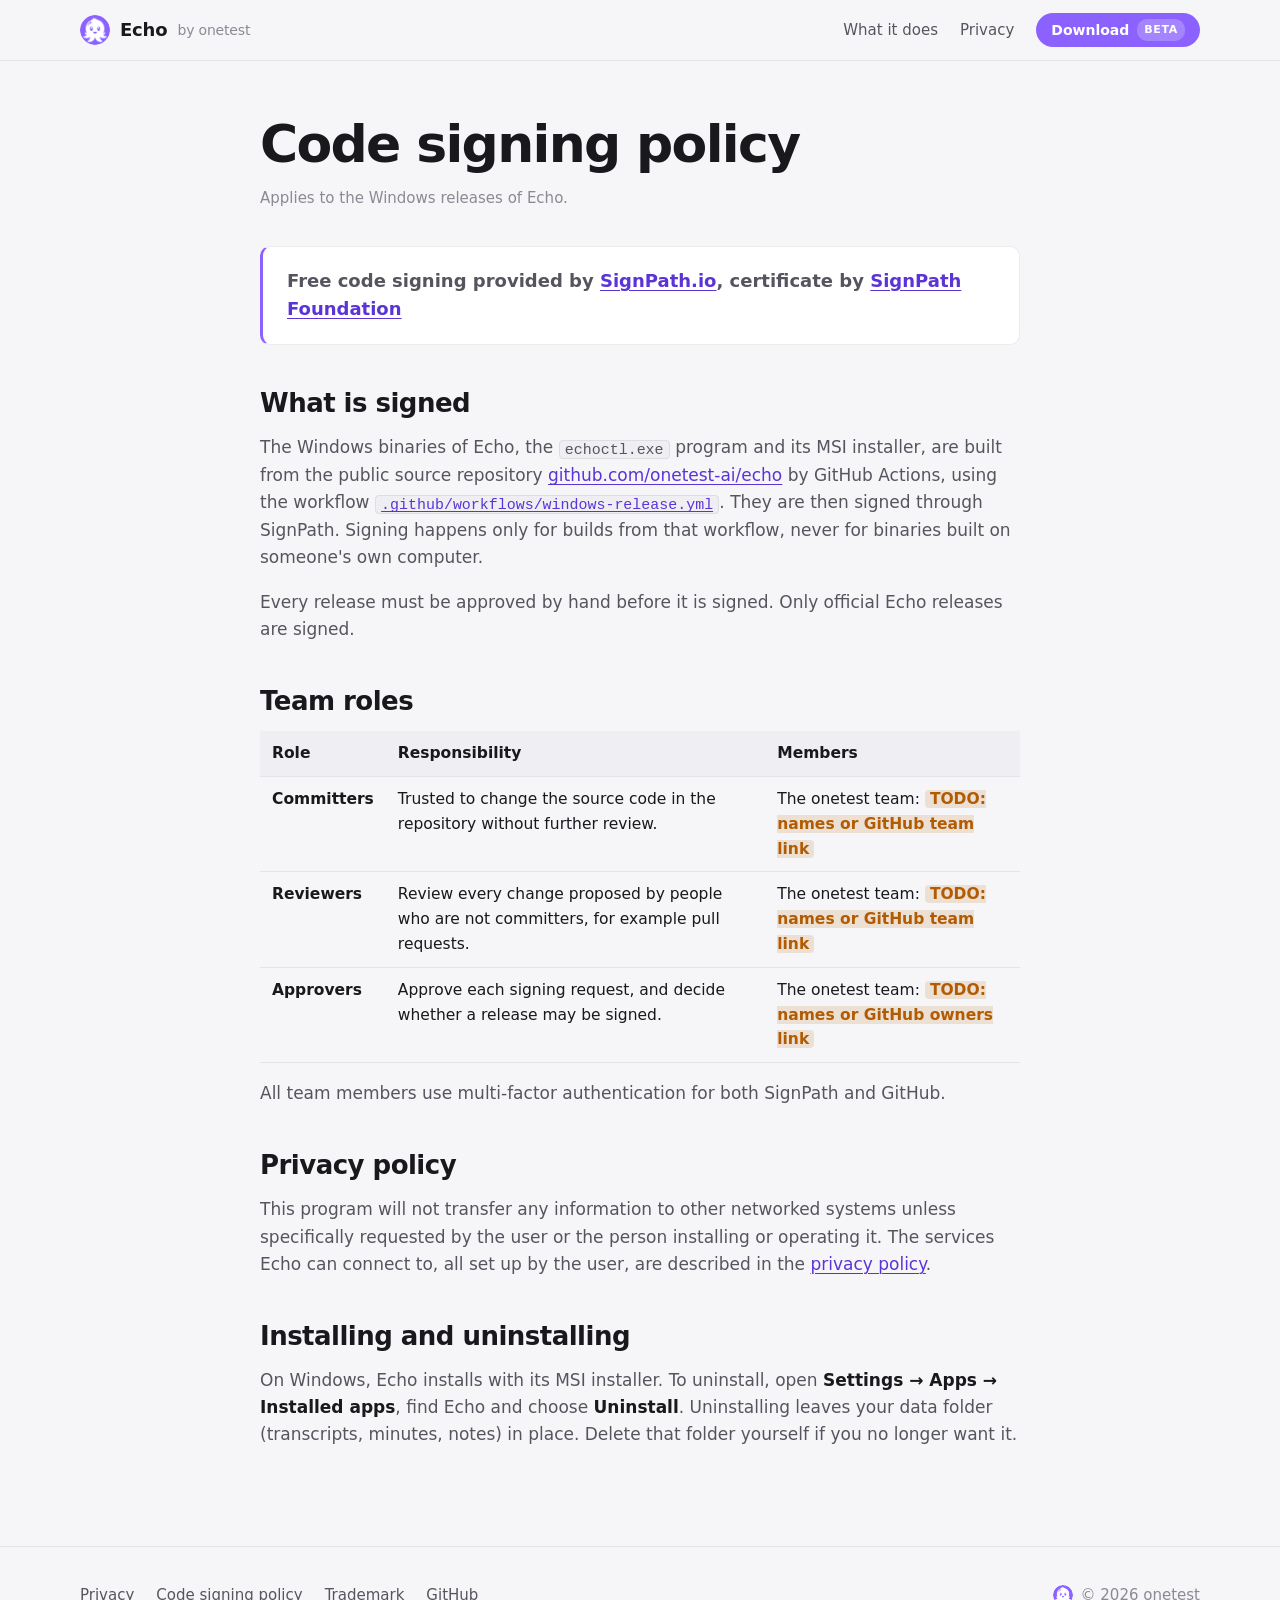
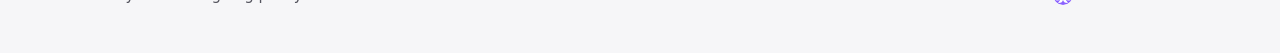
==== code-signing/index.html @ 4ed203b1 "Echo website: home, privacy, code signing policy, trademark Static site for echo.onetest.ai (GitHub " ====
<!doctype html>
<html lang="en">
<head>
<meta charset="utf-8">
<meta name="viewport" content="width=device-width, initial-scale=1">
<title>Code signing policy · Echo by onetest</title>
<meta name="description" content="How Echo's Windows releases are built and signed.">
<meta name="color-scheme" content="light dark">
<link rel="icon" href="/assets/brand/favicon-32.png" type="image/png" sizes="32x32">
<link rel="apple-touch-icon" href="/assets/brand/apple-touch-icon.png">
<link rel="stylesheet" href="/assets/site.css">
</head>
<body>
<a class="skip" href="#main">Skip to content</a>
<header class="top">
  <div class="wrap">
    <a class="brand" href="/"><img class="mark" src="/assets/brand/onetest-logo-128.png" alt="onetest" width="30" height="30">Echo <small>by onetest</small></a>
    <nav aria-label="Main">
      <a class="opt" href="/#tour">What it does</a>
      <a href="/privacy/">Privacy</a>
      <a class="btn primary small" href="https://github.com/onetest-ai/echo/releases/latest">Download <span class="tag">beta</span></a>
    </nav>
  </div>
</header>

<main id="main" class="doc">
  <div class="wrap">
    <h1>Code signing policy</h1>
    <p class="meta">Applies to the Windows releases of Echo.</p>

    <div class="summary">
      <p class="notice">Free code signing provided by <a href="https://about.signpath.io">SignPath.io</a>, certificate by <a href="https://signpath.org">SignPath Foundation</a></p>
    </div>

    <h2>What is signed</h2>
    <p>The Windows binaries of Echo, the <code>echoctl.exe</code> program and its MSI installer, are built from the public source repository <a href="https://github.com/onetest-ai/echo">github.com/onetest-ai/echo</a> by GitHub Actions, using the workflow <a href="https://github.com/onetest-ai/echo/blob/main/.github/workflows/windows-release.yml"><code>.github/workflows/windows-release.yml</code></a>. They are then signed through SignPath. Signing happens only for builds from that workflow, never for binaries built on someone's own computer.</p>
    <p>Every release must be approved by hand before it is signed. Only official Echo releases are signed.</p>

    <h2>Team roles</h2>
    <table>
      <thead><tr><th>Role</th><th>Responsibility</th><th>Members</th></tr></thead>
      <tbody>
        <tr><td>Committers</td><td>Trusted to change the source code in the repository without further review.</td><td>The onetest team: <span class="todo">TODO: names or GitHub team link</span></td></tr>
        <tr><td>Reviewers</td><td>Review every change proposed by people who are not committers, for example pull requests.</td><td>The onetest team: <span class="todo">TODO: names or GitHub team link</span></td></tr>
        <tr><td>Approvers</td><td>Approve each signing request, and decide whether a release may be signed.</td><td>The onetest team: <span class="todo">TODO: names or GitHub owners link</span></td></tr>
      </tbody>
    </table>
    <p>All team members use multi-factor authentication for both SignPath and GitHub.</p>

    <h2>Privacy policy</h2>
    <p>This program will not transfer any information to other networked systems unless specifically requested by the user or the person installing or operating it. The services Echo can connect to, all set up by the user, are described in the <a href="/privacy/">privacy policy</a>.</p>

    <h2>Installing and uninstalling</h2>
    <p>On Windows, Echo installs with its MSI installer. To uninstall, open <strong>Settings → Apps → Installed apps</strong>, find Echo and choose <strong>Uninstall</strong>. Uninstalling leaves your data folder (transcripts, minutes, notes) in place. Delete that folder yourself if you no longer want it.</p>
  </div>
</main>

<footer>
  <div class="wrap">
    <nav aria-label="Footer">
      <a href="/privacy/">Privacy</a>
      <a href="/code-signing/">Code signing policy</a>
      <a href="/trademark/">Trademark</a>
      <a href="https://github.com/onetest-ai/echo">GitHub</a>
    </nav>
    <span class="made"><img src="/assets/brand/onetest-logo-128.png" alt="" width="20" height="20">© 2026 onetest</span>
  </div>
</footer>
</body>
</html>
---- assets/site.css ----
/* echo.onetest.ai — tokens shared with the Echo window (crates/echoctl/ui/app.css).
   No web fonts, no external requests: system type, one accent (onetest violet), light + dark. */

:root {
  --accent: #8b62ff;
  --accent-strong: #7448f5;
  --accent-soft: rgb(139 98 255 / 0.12);
  --accent-ink: #5b34d6;

  --bg: #f6f6f8;
  --surface: #ffffff;
  --sidebar: #efeff3;
  --line: rgb(17 17 34 / 0.08);
  --line-strong: rgb(17 17 34 / 0.14);
  --text: #18181d;
  --text-2: #55555f;
  --text-3: #8a8a95;
  --me: #0f8a5f;
  --remote: #5b34d6;
  --spk2: #b4590b;
  --spk3: #0b72a0;
  --warn: #b25b00;
  --recording: #d97757;

  --r-control: 6px;
  --r-panel: 10px;
  --shadow: 0 1px 2px rgb(30 20 70 / 0.06), 0 6px 24px rgb(30 20 70 / 0.06);
  --font: -apple-system, BlinkMacSystemFont, "Segoe UI Variable Text", "Segoe UI", system-ui, sans-serif;
  --display: -apple-system, BlinkMacSystemFont, "Segoe UI Variable Display", "Segoe UI", system-ui, sans-serif;
  --mono: ui-monospace, "SF Mono", "Cascadia Mono", Menlo, Consolas, monospace;
  --wrap: 1120px;
  color-scheme: light dark;
}

@media (prefers-color-scheme: dark) {
  :root {
    --accent: #9b78ff;
    --accent-strong: #ae92ff;
    --accent-soft: rgb(155 120 255 / 0.16);
    --accent-ink: #c4b0ff;
    --bg: #141418;
    --surface: #1b1b21;
    --sidebar: #17171c;
    --line: rgb(255 255 255 / 0.07);
    --line-strong: rgb(255 255 255 / 0.13);
    --text: #ececf1;
    --text-2: #a9a9b4;
    --text-3: #74747f;
    --me: #3ccf91;
    --remote: #b39cff;
    --spk2: #f0a24a;
    --spk3: #6cc4f0;
    --warn: #f0a24a;
    --shadow: 0 1px 2px rgb(0 0 0 / 0.3), 0 8px 28px rgb(0 0 0 / 0.35);
  }
}

* { box-sizing: border-box; }
html { scroll-behavior: smooth; -webkit-text-size-adjust: 100%; }
@media (prefers-reduced-motion: reduce) { html { scroll-behavior: auto; } }
body {
  margin: 0;
  background: var(--bg);
  color: var(--text);
  font: 17px/1.6 var(--font);
  -webkit-font-smoothing: antialiased;
}
::selection { background: var(--accent-soft); }
a { color: var(--accent-ink); text-underline-offset: 3px; text-decoration-thickness: 1px; }
a:hover { text-decoration-thickness: 2px; }
:focus-visible { outline: 2px solid var(--accent); outline-offset: 3px; border-radius: 4px; }
img, svg { display: block; max-width: 100%; }
code, kbd { font-family: var(--mono); font-size: 0.88em; background: var(--sidebar); border: 1px solid var(--line); border-radius: 4px; padding: 0.05em 0.35em; }

.wrap { width: min(var(--wrap), 100% - 40px); margin-inline: auto; }
.skip { position: absolute; left: -999px; top: 8px; }
.skip:focus { left: 12px; z-index: 10; background: var(--surface); padding: 6px 10px; }

/* ── header ── */
.top { position: sticky; top: 0; z-index: 5; background: color-mix(in srgb, var(--bg) 86%, transparent); backdrop-filter: saturate(1.4) blur(12px); -webkit-backdrop-filter: saturate(1.4) blur(12px); border-bottom: 1px solid var(--line); }
.top .wrap { display: flex; align-items: center; gap: 24px; height: 60px; }
.brand { display: flex; align-items: center; gap: 10px; color: var(--text); text-decoration: none; font-weight: 680; font-size: 18px; letter-spacing: -0.01em; }
.brand .mark { width: 30px; height: 30px; color: var(--accent); }
.brand small { font-weight: 450; color: var(--text-3); font-size: 14px; }
.top nav { margin-left: auto; display: flex; align-items: center; gap: 22px; font-size: 15px; }
.top nav a { color: var(--text-2); text-decoration: none; }
.top nav a:hover, .top nav a[aria-current] { color: var(--text); }
@media (max-width: 720px) { .top nav a.opt { display: none; } }

/* ── buttons ── */
.btn { display: inline-flex; align-items: center; gap: 8px; height: 44px; padding: 0 20px; border-radius: 22px; font-weight: 620; font-size: 16px; text-decoration: none; border: 1px solid transparent; white-space: nowrap; }
.btn.primary { background: var(--accent); color: #fff; }
.btn.primary:hover { background: var(--accent-strong); }
.btn.ghost { border-color: var(--line-strong); color: var(--text); background: var(--surface); }
.btn.ghost:hover { border-color: var(--accent); }
.btn.small { height: 34px; padding: 0 14px; font-size: 14px; border-radius: 17px; }
.tag { display: inline-block; font-size: 11px; font-weight: 700; letter-spacing: 0.06em; text-transform: uppercase; padding: 2px 7px; border-radius: 10px; background: rgb(255 255 255 / 0.22); }
.btn.ghost .tag { background: var(--accent-soft); color: var(--accent-ink); }

/* ── hero ── */
.hero { padding: 72px 0 40px; }
.hero .wrap { display: grid; grid-template-columns: minmax(0, 1fr) minmax(0, 1.08fr); gap: 56px; align-items: center; }
.hero h1 { font-family: var(--display); font-size: clamp(40px, 5.6vw, 68px); line-height: 1.02; letter-spacing: -0.035em; margin: 0 0 22px; font-weight: 720; }
.hero h1 em { font-style: normal; color: var(--accent); }
.hero .lede { font-size: 20px; color: var(--text-2); margin: 0 0 30px; max-width: 34em; }
.hero .cta { display: flex; flex-wrap: wrap; gap: 12px; margin-bottom: 18px; }
.hero .fine { font-size: 14px; color: var(--text-3); margin: 0; }
@media (max-width: 920px) { .hero .wrap { grid-template-columns: 1fr; gap: 40px; } .hero { padding-top: 48px; } }

/* ── sections ── */
section { padding: 72px 0; }
.band { background: var(--surface); border-block: 1px solid var(--line); }
h2 { font-family: var(--display); font-size: clamp(30px, 3.6vw, 44px); line-height: 1.08; letter-spacing: -0.028em; margin: 0 0 16px; font-weight: 700; }
.sub { font-size: 19px; color: var(--text-2); margin: 0 0 40px; max-width: 40em; }

/* features: three moments of a call */
.moments { display: grid; gap: 56px; }
.moment { display: grid; grid-template-columns: 260px minmax(0, 1fr); gap: 40px; }
.moment > header h3 { font-family: var(--display); font-size: 26px; letter-spacing: -0.02em; margin: 0 0 8px; line-height: 1.15; }
.moment > header p { margin: 0; color: var(--text-3); font-size: 15px; }
.feats { display: grid; grid-template-columns: repeat(2, minmax(0, 1fr)); gap: 28px 40px; margin: 0; }
.feats div { border-left: 2px solid var(--accent-soft); padding-left: 16px; }
.feats dt { font-weight: 660; margin-bottom: 4px; }
.feats dd { margin: 0; color: var(--text-2); font-size: 16px; }
.opt-note { font-size: 12px; font-weight: 600; color: var(--text-3); border: 1px solid var(--line-strong); border-radius: 9px; padding: 0 7px; margin-left: 6px; vertical-align: 2px; white-space: nowrap; }
@media (max-width: 860px) { .moment { grid-template-columns: 1fr; gap: 20px; } }
@media (max-width: 560px) { .feats { grid-template-columns: 1fr; } }

/* privacy band */
.facts { display: grid; grid-template-columns: repeat(3, minmax(0, 1fr)); gap: 2px; background: var(--line); border: 1px solid var(--line); border-radius: var(--r-panel); overflow: hidden; margin-bottom: 28px; }
.facts div { background: var(--surface); padding: 24px; }
.facts strong { display: block; font-size: 18px; margin-bottom: 6px; letter-spacing: -0.01em; }
.facts span { color: var(--text-2); font-size: 16px; }
@media (max-width: 860px) { .facts { grid-template-columns: 1fr; } }

/* platforms */
.platforms { display: grid; grid-template-columns: repeat(2, minmax(0, 1fr)); gap: 20px; margin-bottom: 28px; }
.platform { background: var(--surface); border: 1px solid var(--line); border-radius: var(--r-panel); padding: 26px; }
.platform h3 { margin: 0 0 4px; font-size: 22px; letter-spacing: -0.015em; }
.platform .req { color: var(--text-3); font-size: 15px; margin: 0 0 16px; }
.platform ul { margin: 0 0 20px; padding-left: 18px; color: var(--text-2); font-size: 16px; }
.parts { display: flex; flex-wrap: wrap; gap: 8px; margin: 0; padding: 0; list-style: none; }
.parts li { font-size: 14px; border: 1px solid var(--line-strong); border-radius: 15px; padding: 3px 12px; background: var(--surface); }
@media (max-width: 720px) { .platforms { grid-template-columns: 1fr; } }

/* closing download */
.closing { text-align: left; }
.closing .wrap { display: flex; align-items: center; gap: 28px; flex-wrap: wrap; }
.closing .mark { width: 84px; height: 84px; color: var(--accent); flex: none; }
.closing h2 { margin: 0 0 6px; }
.closing p { margin: 0; color: var(--text-2); }
.closing .cta { margin-left: auto; display: flex; gap: 12px; flex-wrap: wrap; }

/* ── document pages (privacy, code signing, trademark) ── */
.doc { padding: 56px 0 80px; }
.doc .wrap { max-width: 760px; }
.doc h1 { font-family: var(--display); font-size: clamp(36px, 5vw, 52px); letter-spacing: -0.032em; line-height: 1.05; margin: 0 0 14px; }
.doc .meta { color: var(--text-3); font-size: 15px; margin: 0 0 36px; }
.doc .summary { font-size: 20px; color: var(--text); background: var(--surface); border: 1px solid var(--line); border-left: 3px solid var(--accent); border-radius: var(--r-panel); padding: 20px 24px; margin: 0 0 40px; }
.doc .summary p { margin: 0; }
.doc h2 { font-size: 26px; margin: 44px 0 10px; letter-spacing: -0.02em; }
.doc h3 { font-size: 18px; margin: 28px 0 6px; }
.doc p, .doc li { color: var(--text-2); }
.doc strong { color: var(--text); }
.doc ul { padding-left: 20px; }
.doc li { margin: 6px 0; }
.doc table { width: 100%; border-collapse: collapse; font-size: 15.5px; margin: 16px 0; }
.doc th, .doc td { text-align: left; vertical-align: top; padding: 10px 12px; border-bottom: 1px solid var(--line); }
.doc th { font-weight: 650; color: var(--text); background: var(--sidebar); }
.doc td:first-child { color: var(--text); font-weight: 600; white-space: nowrap; }
@media (max-width: 600px) { .doc td:first-child { white-space: normal; } }
.todo { background: color-mix(in srgb, var(--warn) 14%, transparent); color: var(--warn); font-weight: 650; border-radius: 4px; padding: 0 5px; }
.notice { font-size: 18px; font-weight: 600; color: var(--text); }

/* ── footer ── */
footer { border-top: 1px solid var(--line); padding: 36px 0 48px; font-size: 15px; color: var(--text-3); }
footer .wrap { display: flex; flex-wrap: wrap; gap: 14px 28px; align-items: center; }
footer nav { display: flex; flex-wrap: wrap; gap: 8px 22px; }
footer a { color: var(--text-2); text-decoration: none; }
footer a:hover { color: var(--text); text-decoration: underline; }
footer .made { margin-left: auto; }

/* ── screenshots (assets/screens/*.png: 2x close-ups, shown at most at their natural CSS width) ──
   Each sits in a light window frame so it reads as app UI. A missing file shows its name. */
.sr { position: absolute; width: 1px; height: 1px; overflow: hidden; clip: rect(0 0 0 0); white-space: nowrap; }
.shot { position: relative; margin: 0 auto; width: 100%; max-width: var(--w, 100%); border-radius: 12px; overflow: hidden;
  border: 1px solid var(--line-strong); box-shadow: var(--shadow); background: var(--sidebar); padding-top: 28px; }
.shot::before { content: ""; position: absolute; top: 9px; left: 12px; width: 42px; height: 10px; background: radial-gradient(circle 5px at 5px 5px, var(--line-strong) 98%, transparent) 0 0 / 16px 10px repeat-x; }
.shot img { display: block; width: 100%; height: auto; background: var(--surface); }
.shot:not(:has(img))::after { content: attr(data-label); display: grid; place-items: center; aspect-ratio: 16 / 10; font-size: 13px; color: var(--text-3); background: var(--surface); }

/* ── the five pillars ── */
.pillars-nav { padding: 0; }
.pillars-nav ol { list-style: none; padding: 0; margin-block: 0; display: grid; grid-template-columns: repeat(5, minmax(0, 1fr)); counter-reset: p; }
.pillars-nav li { counter-increment: p; }
.pillars-nav a { display: block; padding: 18px 16px 18px 0; color: var(--text-2); text-decoration: none; font-size: 15px; line-height: 1.35; border-top: 2px solid transparent; }
.pillars-nav a::before { content: counter(p); display: inline-grid; place-items: center; width: 22px; height: 22px; margin-right: 8px; border-radius: 50%; background: var(--accent-soft); color: var(--accent-ink); font-size: 12px; font-weight: 700; vertical-align: 1px; }
.pillars-nav a:hover { color: var(--text); border-top-color: var(--accent); }
.pillars-nav b { color: var(--text); }
@media (max-width: 860px) { .pillars-nav ol { grid-template-columns: 1fr 1fr; } }
@media (max-width: 520px) { .pillars-nav ol { grid-template-columns: 1fr; } .pillars-nav a { padding: 10px 0; } }

.pillar { padding: 96px 0; scroll-margin-top: 60px; }
.pillar > .wrap { display: grid; grid-template-columns: minmax(0, 0.82fr) minmax(0, 1.18fr); gap: 56px; align-items: center; }
.pillar.flip > .wrap { grid-template-columns: minmax(0, 1.18fr) minmax(0, 0.82fr); }
.pillar.flip > .wrap > .text { order: 2; }
.pillar.wide > .wrap { grid-template-columns: 1fr; gap: 40px; }
.pillar.wide .text { max-width: 760px; }
.pillar .num { font-family: var(--display); font-size: 88px; line-height: 0.8; font-weight: 750; letter-spacing: -0.05em; margin: 0 0 18px; color: var(--accent); }
.pillar h2 { font-size: clamp(36px, 4.4vw, 54px); }
.pillar .sub { margin-bottom: 28px; }
.feats.one { grid-template-columns: 1fr; gap: 18px; }
.trio { display: grid; grid-template-columns: repeat(3, minmax(0, 1fr)); gap: 28px; }
.trio figure { margin: 0; }
.trio figcaption { margin-top: 16px; color: var(--text-2); font-size: 16px; }
.trio figcaption b { color: var(--text); }
@media (max-width: 920px) {
  .pillar > .wrap, .pillar.flip > .wrap { grid-template-columns: 1fr; gap: 36px; }
  .pillar.flip > .wrap > .text { order: 0; }
  .trio { grid-template-columns: 1fr; gap: 40px; }
  .pillar { padding: 64px 0; }
}
.facts.four { grid-template-columns: repeat(4, minmax(0, 1fr)); }
@media (max-width: 980px) { .facts.four { grid-template-columns: 1fr 1fr; } }
@media (max-width: 560px) { .facts.four { grid-template-columns: 1fr; } }

/* onetest logo (assets/brand). Echo's octopus silhouette (assets/octopus.svg) is only the menu-bar icon. */
.brand .mark { border-radius: 50%; }
footer .made { display: inline-flex; align-items: center; gap: 8px; }
footer .made img { border-radius: 50%; }

/* Whole-window screenshots are shown big: text above, the window at full content width (up to 1280px). */
.wrap.wide { width: min(1280px, 100% - 40px); }
.hero .wrap { grid-template-columns: 1fr; gap: 48px; width: min(1280px, 100% - 40px); }
.hero .wrap > div:first-child { max-width: 760px; }
.pillar > .wrap, .pillar.flip > .wrap { grid-template-columns: 1fr; gap: 40px; width: min(1280px, 100% - 40px); }
.pillar.flip > .wrap > .text { order: 0; }
.pillar .text { max-width: 860px; display: grid; grid-template-columns: auto 1fr; column-gap: 28px; align-items: start; }
.pillar .text .num { grid-row: span 3; }
.pillar .text .feats.one { grid-column: 2; grid-template-columns: repeat(auto-fit, minmax(220px, 1fr)); }
.pillar.wide .text { display: block; }
.trio { grid-template-columns: 1fr; gap: 56px; width: 100%; }
.trio figcaption { max-width: 760px; margin-inline: auto; text-align: left; }
.trio .shot { max-width: 1280px; }
@media (max-width: 720px) { .pillar .text { display: block; } }
/* The screenshots already show Echo's own top strip: a thin frame is enough. */
.shot { padding-top: 0; border-radius: 10px; }
.shot::before { display: none; }
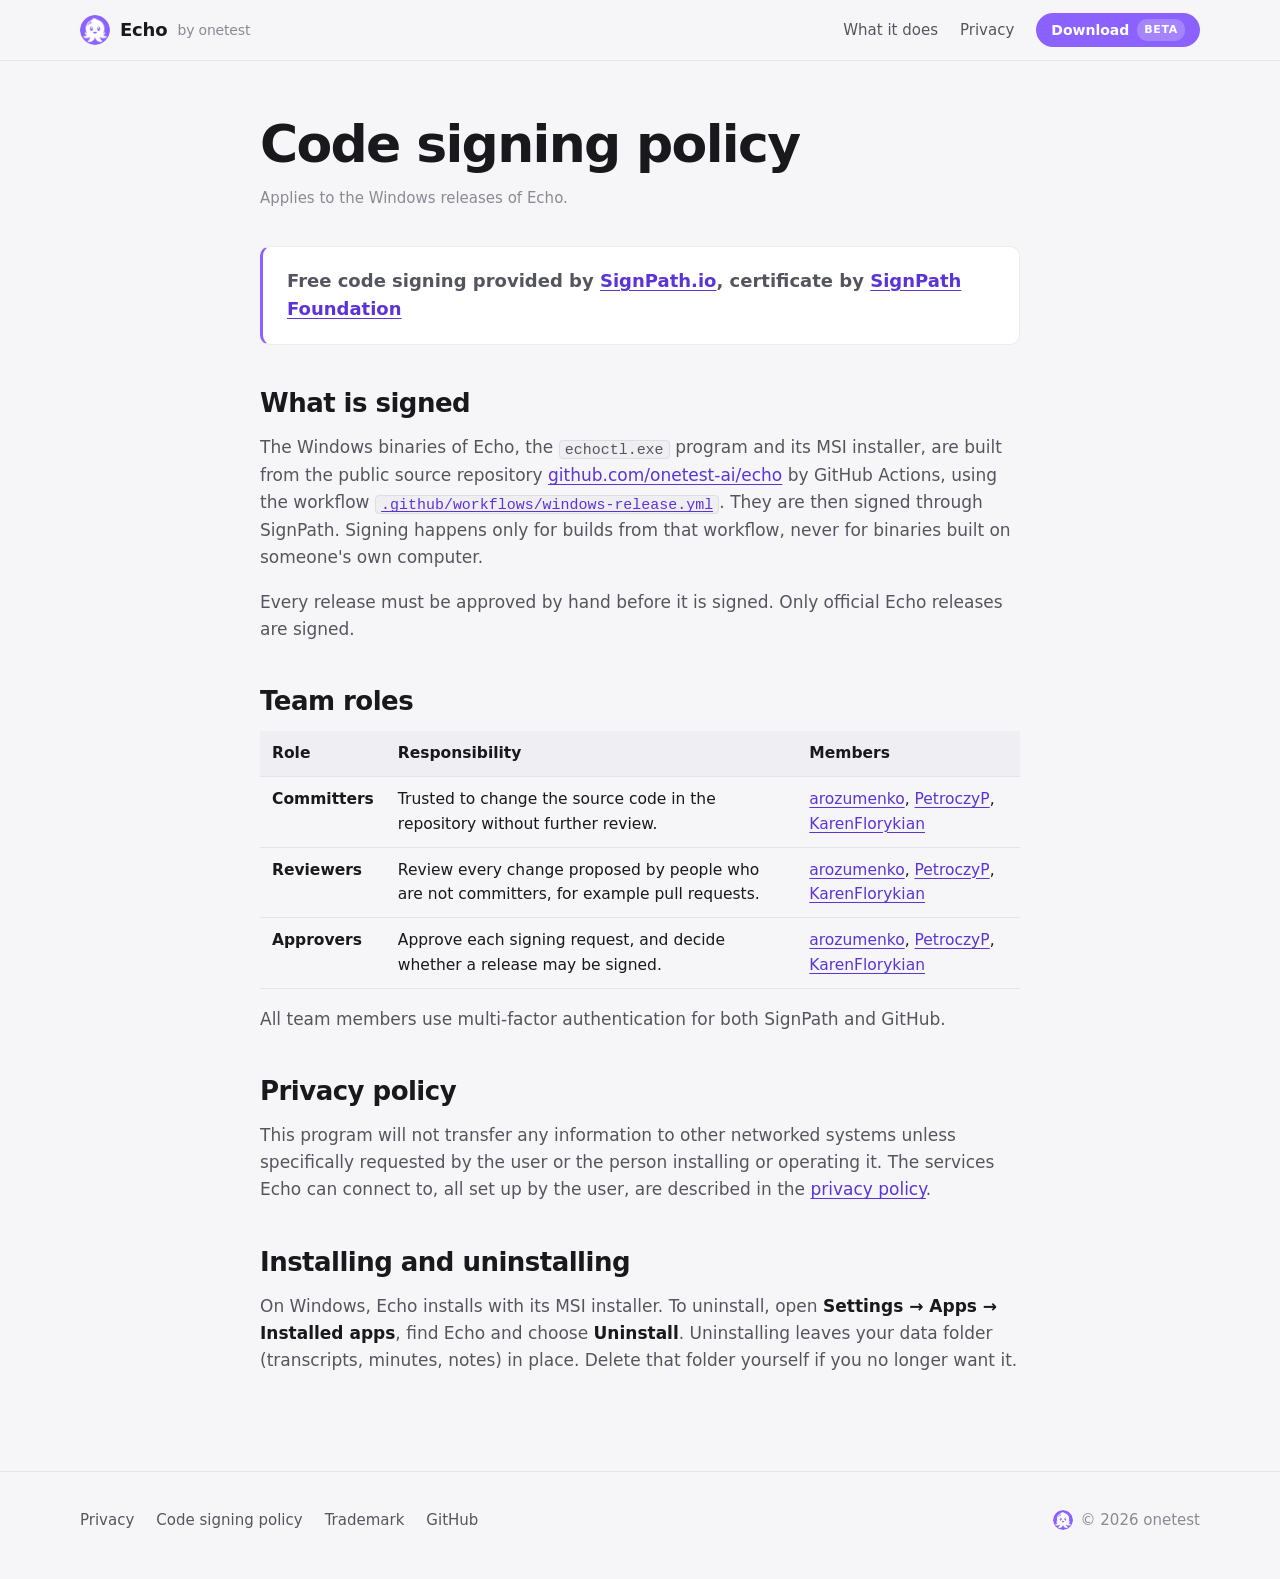
==== commit 3726e7eb: "Code signing policy: name committers, reviewers and approvers Co-Authored-By: Claude Opus 5.5 <norep" ====
--- a/code-signing/index.html
+++ b/code-signing/index.html
@@ -40,9 +40,9 @@
     <table>
       <thead><tr><th>Role</th><th>Responsibility</th><th>Members</th></tr></thead>
       <tbody>
-        <tr><td>Committers</td><td>Trusted to change the source code in the repository without further review.</td><td>The onetest team: <span class="todo">TODO: names or GitHub team link</span></td></tr>
-        <tr><td>Reviewers</td><td>Review every change proposed by people who are not committers, for example pull requests.</td><td>The onetest team: <span class="todo">TODO: names or GitHub team link</span></td></tr>
-        <tr><td>Approvers</td><td>Approve each signing request, and decide whether a release may be signed.</td><td>The onetest team: <span class="todo">TODO: names or GitHub owners link</span></td></tr>
+        <tr><td>Committers</td><td>Trusted to change the source code in the repository without further review.</td><td><a href="https://github.com/arozumenko">arozumenko</a>, <a href="https://github.com/PetroczyP">PetroczyP</a>, <a href="https://github.com/KarenFlorykian">KarenFlorykian</a></td></tr>
+        <tr><td>Reviewers</td><td>Review every change proposed by people who are not committers, for example pull requests.</td><td><a href="https://github.com/arozumenko">arozumenko</a>, <a href="https://github.com/PetroczyP">PetroczyP</a>, <a href="https://github.com/KarenFlorykian">KarenFlorykian</a></td></tr>
+        <tr><td>Approvers</td><td>Approve each signing request, and decide whether a release may be signed.</td><td><a href="https://github.com/arozumenko">arozumenko</a>, <a href="https://github.com/PetroczyP">PetroczyP</a>, <a href="https://github.com/KarenFlorykian">KarenFlorykian</a></td></tr>
       </tbody>
     </table>
     <p>All team members use multi-factor authentication for both SignPath and GitHub.</p>
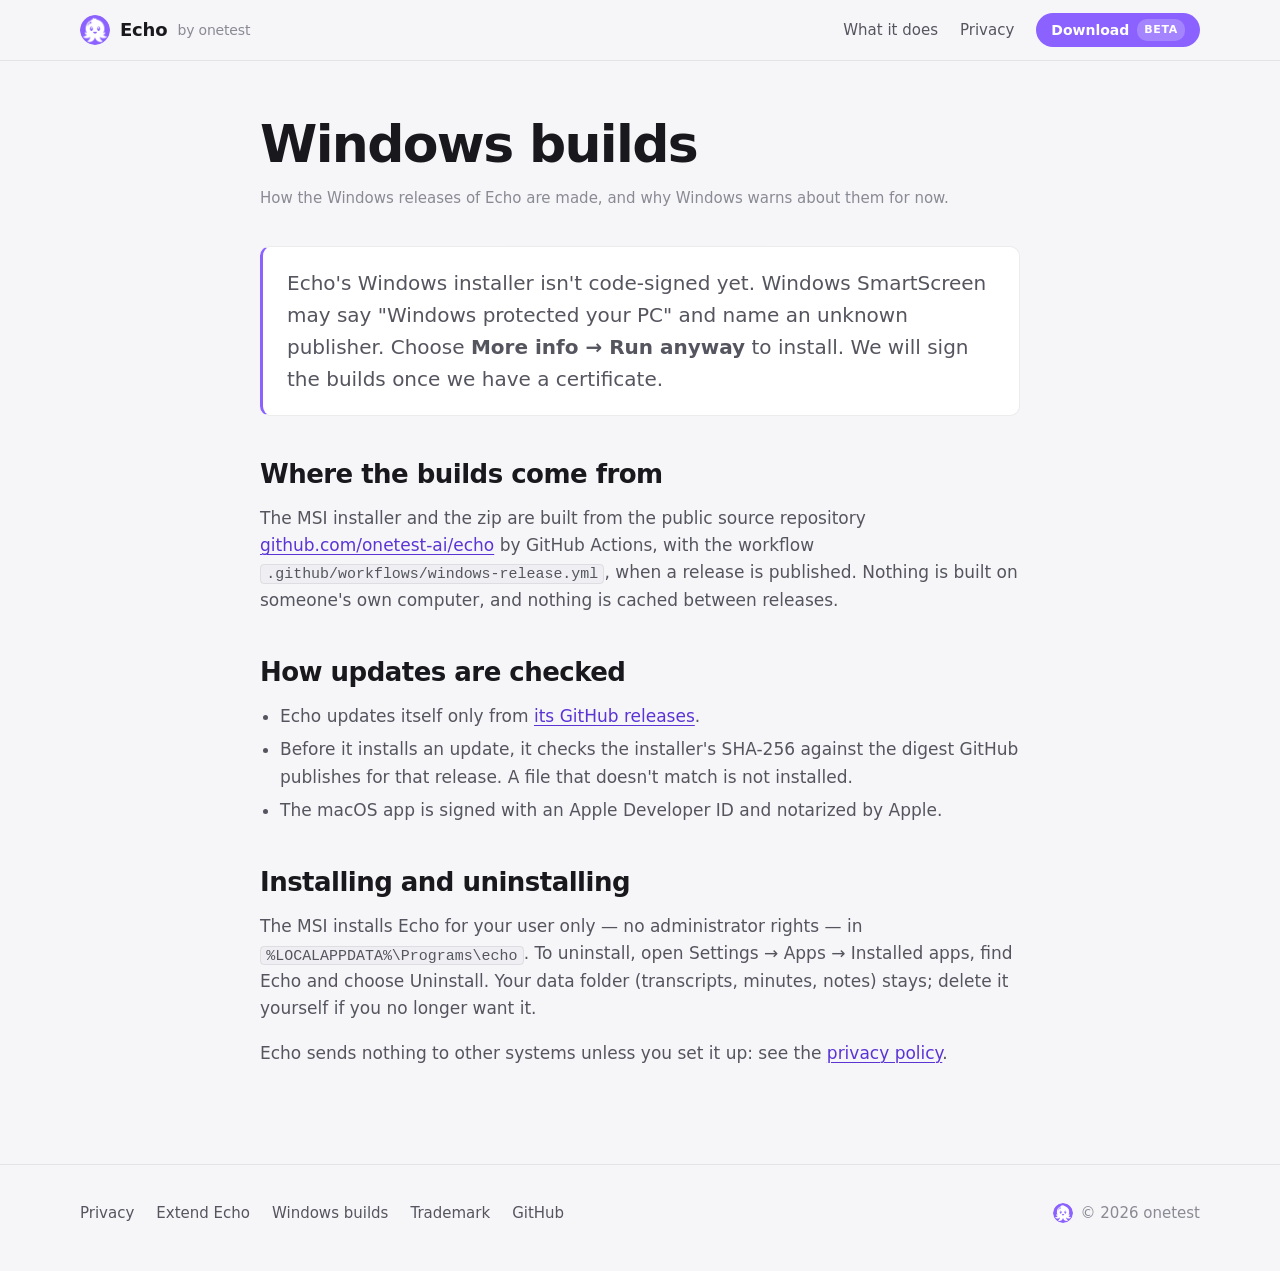
==== commit 213448e7: "Extend Echo: plugin documentation, Windows builds page, home page order - /extend/: how to write Ech" ====
--- a/code-signing/index.html
+++ b/code-signing/index.html
@@ -2,69 +2,9 @@
 <html lang="en">
 <head>
 <meta charset="utf-8">
-<meta name="viewport" content="width=device-width, initial-scale=1">
-<title>Code signing policy · Echo by onetest</title>
-<meta name="description" content="How Echo's Windows releases are built and signed.">
-<meta name="color-scheme" content="light dark">
-<link rel="icon" href="/assets/brand/favicon-32.png" type="image/png" sizes="32x32">
-<link rel="apple-touch-icon" href="/assets/brand/apple-touch-icon.png">
-<link rel="stylesheet" href="/assets/site.css">
+<title>Windows builds · Echo by onetest</title>
+<meta http-equiv="refresh" content="0; url=/windows/">
+<link rel="canonical" href="/windows/">
 </head>
-<body>
-<a class="skip" href="#main">Skip to content</a>
-<header class="top">
-  <div class="wrap">
-    <a class="brand" href="/"><img class="mark" src="/assets/brand/onetest-logo-128.png" alt="onetest" width="30" height="30">Echo <small>by onetest</small></a>
-    <nav aria-label="Main">
-      <a class="opt" href="/#tour">What it does</a>
-      <a href="/privacy/">Privacy</a>
-      <a class="btn primary small" href="https://github.com/onetest-ai/echo/releases/latest">Download <span class="tag">beta</span></a>
-    </nav>
-  </div>
-</header>
-
-<main id="main" class="doc">
-  <div class="wrap">
-    <h1>Code signing policy</h1>
-    <p class="meta">Applies to the Windows releases of Echo.</p>
-
-    <div class="summary">
-      <p class="notice">Free code signing provided by <a href="https://about.signpath.io">SignPath.io</a>, certificate by <a href="https://signpath.org">SignPath Foundation</a></p>
-    </div>
-
-    <h2>What is signed</h2>
-    <p>The Windows binaries of Echo, the <code>echoctl.exe</code> program and its MSI installer, are built from the public source repository <a href="https://github.com/onetest-ai/echo">github.com/onetest-ai/echo</a> by GitHub Actions, using the workflow <a href="https://github.com/onetest-ai/echo/blob/main/.github/workflows/windows-release.yml"><code>.github/workflows/windows-release.yml</code></a>. They are then signed through SignPath. Signing happens only for builds from that workflow, never for binaries built on someone's own computer.</p>
-    <p>Every release must be approved by hand before it is signed. Only official Echo releases are signed.</p>
-
-    <h2>Team roles</h2>
-    <table>
-      <thead><tr><th>Role</th><th>Responsibility</th><th>Members</th></tr></thead>
-      <tbody>
-        <tr><td>Committers</td><td>Trusted to change the source code in the repository without further review.</td><td><a href="https://github.com/arozumenko">arozumenko</a>, <a href="https://github.com/PetroczyP">PetroczyP</a>, <a href="https://github.com/KarenFlorykian">KarenFlorykian</a></td></tr>
-        <tr><td>Reviewers</td><td>Review every change proposed by people who are not committers, for example pull requests.</td><td><a href="https://github.com/arozumenko">arozumenko</a>, <a href="https://github.com/PetroczyP">PetroczyP</a>, <a href="https://github.com/KarenFlorykian">KarenFlorykian</a></td></tr>
-        <tr><td>Approvers</td><td>Approve each signing request, and decide whether a release may be signed.</td><td><a href="https://github.com/arozumenko">arozumenko</a>, <a href="https://github.com/PetroczyP">PetroczyP</a>, <a href="https://github.com/KarenFlorykian">KarenFlorykian</a></td></tr>
-      </tbody>
-    </table>
-    <p>All team members use multi-factor authentication for both SignPath and GitHub.</p>
-
-    <h2>Privacy policy</h2>
-    <p>This program will not transfer any information to other networked systems unless specifically requested by the user or the person installing or operating it. The services Echo can connect to, all set up by the user, are described in the <a href="/privacy/">privacy policy</a>.</p>
-
-    <h2>Installing and uninstalling</h2>
-    <p>On Windows, Echo installs with its MSI installer. To uninstall, open <strong>Settings → Apps → Installed apps</strong>, find Echo and choose <strong>Uninstall</strong>. Uninstalling leaves your data folder (transcripts, minutes, notes) in place. Delete that folder yourself if you no longer want it.</p>
-  </div>
-</main>
-
-<footer>
-  <div class="wrap">
-    <nav aria-label="Footer">
-      <a href="/privacy/">Privacy</a>
-      <a href="/code-signing/">Code signing policy</a>
-      <a href="/trademark/">Trademark</a>
-      <a href="https://github.com/onetest-ai/echo">GitHub</a>
-    </nav>
-    <span class="made"><img src="/assets/brand/onetest-logo-128.png" alt="" width="20" height="20">© 2026 onetest</span>
-  </div>
-</footer>
-</body>
+<body><p>Moved to <a href="/windows/">Windows builds</a>.</p></body>
 </html>
